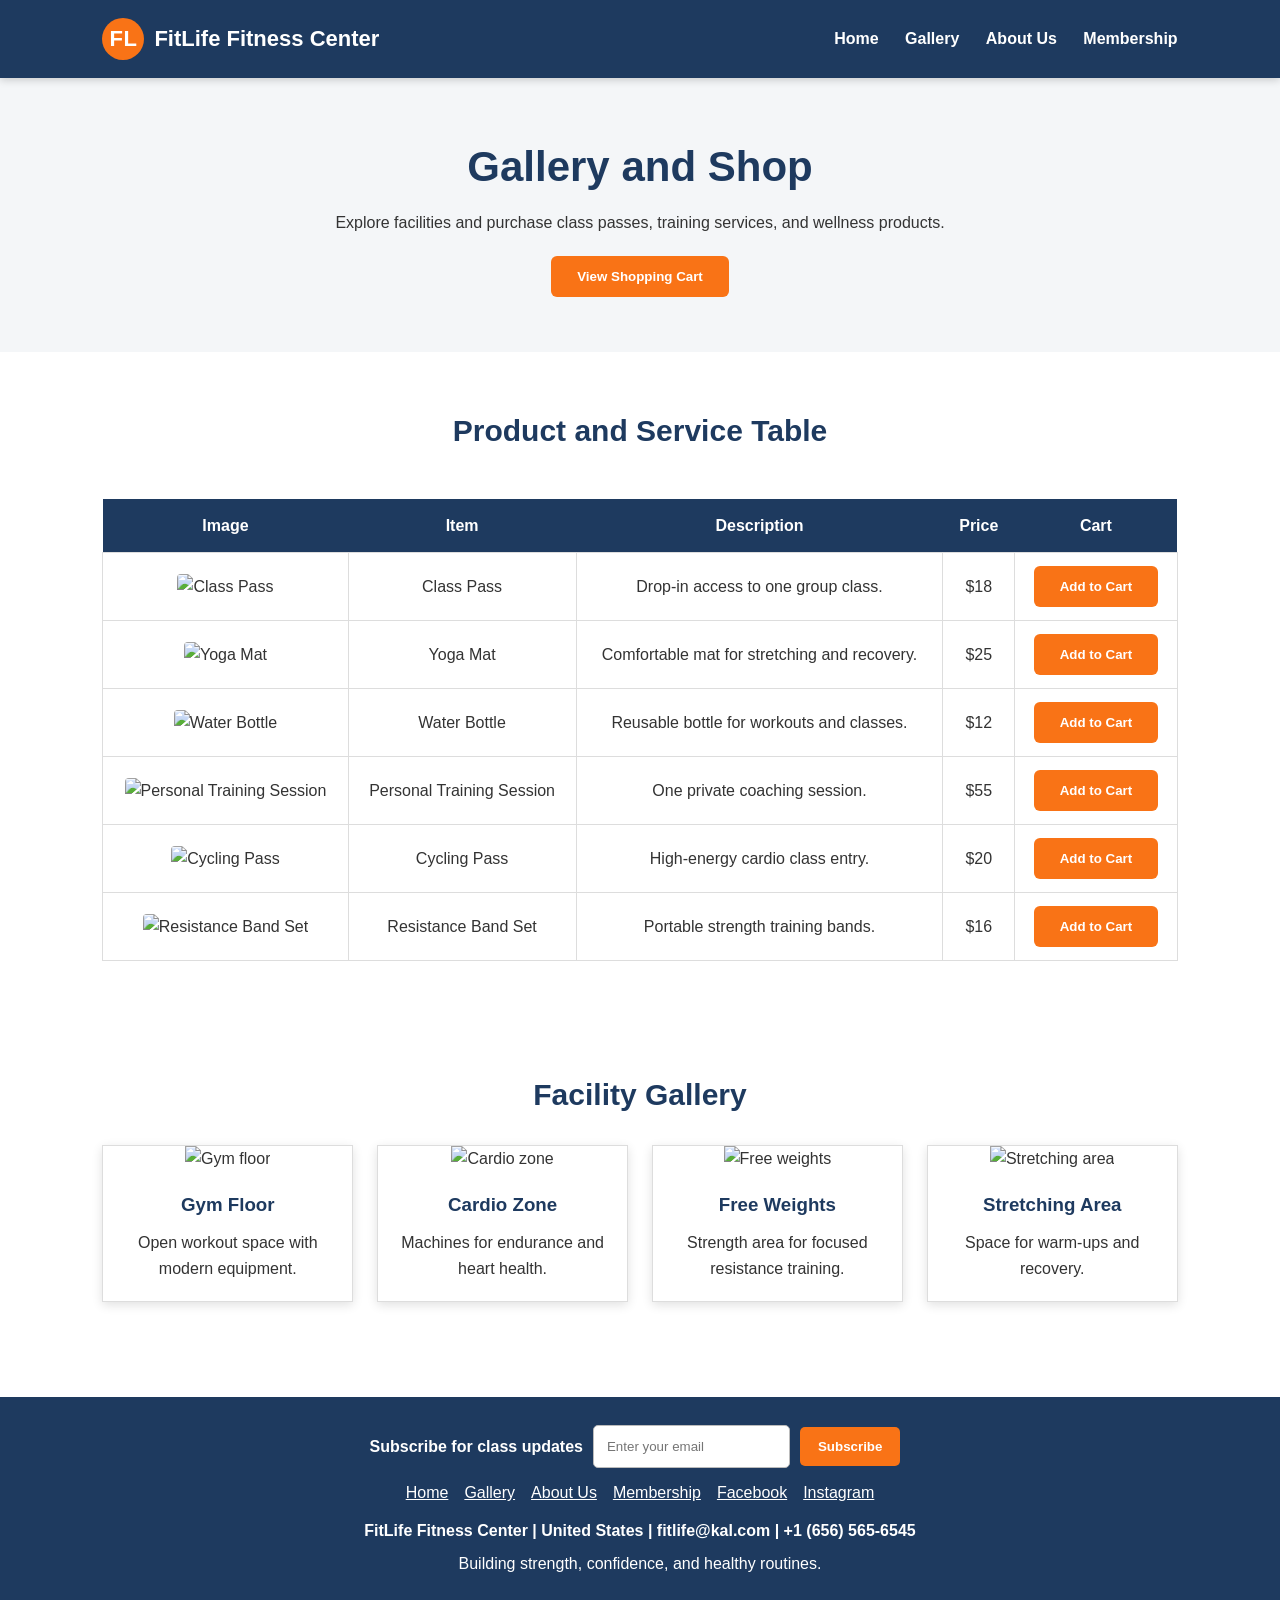
==== gallery.html @ 63ef70f5 "Add files via upload initial commit" ====
<!DOCTYPE html><html lang="en"><head><meta charset="UTF-8"><meta name="viewport" content="width=device-width, initial-scale=1.0"><title>FitLife Fitness Center | Gallery</title><link rel="stylesheet" href="styles.css"></head><body><header class="site-header">
  <a class="skip-link" href="#main">Skip to main content</a>
  <div class="brand"><span class="logo-mark">FL</span><span>FitLife Fitness Center</span></div>
  <button class="menu-toggle" aria-label="Toggle navigation" aria-expanded="false">Menu</button>
  <nav class="site-nav" aria-label="Main navigation">
    <a href="index.html">Home</a>
    <a href="gallery.html">Gallery</a>
    <a href="about.html">About Us</a>
    <a href="membership.html">Membership</a>
  </nav>
</header><main id="main">
<section class="page-hero"><h1>Gallery and Shop</h1><p>Explore facilities and purchase class passes, training services, and wellness products.</p><button id="viewCart" class="btn">View Shopping Cart</button></section>
<section><h2>Product and Service Table</h2><div class="table-wrap"><table class="shop-table"><thead><tr><th>Image</th><th>Item</th><th>Description</th><th>Price</th><th>Cart</th></tr></thead><tbody><tr><td><img class="table-img" src="images/group-training.svg" alt="Class Pass"></td><td>Class Pass</td><td>Drop-in access to one group class.</td><td>$18</td><td><button class="btn add-to-cart" data-name="Class Pass" data-price="18">Add to Cart</button></td></tr><tr><td><img class="table-img" src="images/yoga-class.svg" alt="Yoga Mat"></td><td>Yoga Mat</td><td>Comfortable mat for stretching and recovery.</td><td>$25</td><td><button class="btn add-to-cart" data-name="Yoga Mat" data-price="25">Add to Cart</button></td></tr><tr><td><img class="table-img" src="images/nutrition-corner.svg" alt="Water Bottle"></td><td>Water Bottle</td><td>Reusable bottle for workouts and classes.</td><td>$12</td><td><button class="btn add-to-cart" data-name="Water Bottle" data-price="12">Add to Cart</button></td></tr><tr><td><img class="table-img" src="images/personal-training.svg" alt="Personal Training Session"></td><td>Personal Training Session</td><td>One private coaching session.</td><td>$55</td><td><button class="btn add-to-cart" data-name="Personal Training Session" data-price="55">Add to Cart</button></td></tr><tr><td><img class="table-img" src="images/cycling-class.svg" alt="Cycling Pass"></td><td>Cycling Pass</td><td>High-energy cardio class entry.</td><td>$20</td><td><button class="btn add-to-cart" data-name="Cycling Pass" data-price="20">Add to Cart</button></td></tr><tr><td><img class="table-img" src="images/functional-training.svg" alt="Resistance Band Set"></td><td>Resistance Band Set</td><td>Portable strength training bands.</td><td>$16</td><td><button class="btn add-to-cart" data-name="Resistance Band Set" data-price="16">Add to Cart</button></td></tr></tbody></table></div></section>
<section><h2>Facility Gallery</h2><div class="gallery-grid"><div class="gallery-card"><img src="images/gym-floor.svg" alt="Gym floor"><h3>Gym Floor</h3><p>Open workout space with modern equipment.</p></div><div class="gallery-card"><img src="images/cardio-zone.svg" alt="Cardio zone"><h3>Cardio Zone</h3><p>Machines for endurance and heart health.</p></div><div class="gallery-card"><img src="images/free-weights.svg" alt="Free weights"><h3>Free Weights</h3><p>Strength area for focused resistance training.</p></div><div class="gallery-card"><img src="images/stretching-area.svg" alt="Stretching area"><h3>Stretching Area</h3><p>Space for warm-ups and recovery.</p></div></div></section>
<div id="cartModal" class="modal" role="dialog" aria-modal="true" aria-labelledby="cartTitle"><div class="modal-content"><button class="close-modal" aria-label="Close cart">&times;</button><h2 id="cartTitle">Shopping Cart</h2><ul id="cartItems"></ul><p id="cartTotal" class="cart-total"></p><button id="clearCart" class="reset-btn">Clear Cart</button><button id="processOrder" class="btn">Process Order</button><p id="cartMessage" aria-live="polite"></p></div></div>
</main><footer class="site-footer">
  <form id="subscribeForm" class="subscribe-form" aria-label="Newsletter subscription">
    <label for="subscribeEmail">Subscribe for class updates</label>
    <input id="subscribeEmail" type="email" placeholder="Enter your email" required>
    <button type="submit">Subscribe</button>
    <span id="subscribeMessage" class="form-message" aria-live="polite"></span>
  </form>
  <div class="footer-links">
    <a href="index.html">Home</a>
    <a href="gallery.html">Gallery</a>
    <a href="about.html">About Us</a>
    <a href="membership.html">Membership</a>
    <a href="#">Facebook</a>
    <a href="#">Instagram</a>
  </div>
  <p><strong>FitLife Fitness Center | United States | fitlife@kal.com | +1 (656) 565-6545</strong></p>
  <p>Building strength, confidence, and healthy routines.</p>
</footer>
<script src="script.js"></script></body></html>
---- styles.css ----
*{margin:0;padding:0;box-sizing:border-box}body{font-family:Arial,sans-serif;color:#333;line-height:1.6;background:#fff}.skip-link{position:absolute;left:-999px;top:auto;background:#fff;color:#1E3A5F;padding:8px;z-index:99}.skip-link:focus{left:10px;top:10px}.site-header{background:#1E3A5F;color:#fff;padding:18px 8%;display:flex;justify-content:space-between;align-items:center;position:sticky;top:0;z-index:10;box-shadow:0 2px 8px rgba(0,0,0,.18)}.brand{font-size:22px;font-weight:700;display:flex;align-items:center;gap:10px}.logo-mark{background:#F97316;color:#fff;border-radius:50%;width:42px;height:42px;display:inline-flex;align-items:center;justify-content:center;font-weight:800;letter-spacing:.5px}.site-nav a{color:#fff;text-decoration:none;margin-left:22px;font-weight:bold}.site-nav a:hover,.site-nav a:focus{color:#F97316}.menu-toggle{display:none;background:#F97316;color:#fff;border:none;border-radius:5px;padding:10px 15px;font-weight:bold}.hero{min-height:470px;background-size:cover;background-position:center;display:flex;align-items:center;justify-content:center;text-align:center;color:#fff}.small-hero{min-height:330px}.hero-content{max-width:850px;padding:30px}.hero h1{font-size:50px;line-height:1.1;margin-bottom:18px}.hero p{font-size:20px;margin-bottom:26px}.btn{display:inline-block;background:#F97316;color:#fff;text-decoration:none;padding:13px 26px;border-radius:6px;font-weight:bold;border:none;cursor:pointer}.btn:hover,.btn:focus{background:#d85f0d}section{padding:55px 8%}h2{color:#1E3A5F;text-align:center;margin-bottom:26px;font-size:30px}.card-container,.feature-grid,.testimonial-row,.pricing-container{display:flex;gap:25px}.card,.feature-grid article,.gallery-card,.pricing-card,blockquote{background:#fff;border:1px solid #ddd;text-align:center;box-shadow:0 3px 10px rgba(0,0,0,.12);overflow:hidden}.card,.pricing-card,blockquote{padding:24px}.card{flex:1}.card img,.feature-grid img,.gallery-card img{width:100%;height:190px;object-fit:cover;margin-bottom:18px}.card h3,.gallery-card h3,.pricing-card h3{color:#1E3A5F;margin-bottom:10px}.programs,.shaded,.membership-benefits,.page-hero{background:#F4F6F8}.feature-grid article{flex:1}.feature-grid article p{padding:0 18px 22px}.stats{background:#1E3A5F;color:white;display:flex;justify-content:space-around;text-align:center}.stats strong{display:block;color:#F97316;font-size:42px}.stats span{font-weight:bold}.testimonial-row blockquote{flex:1;border-left:6px solid #F97316;font-style:italic}.page-hero{text-align:center}.page-hero h1{color:#1E3A5F;font-size:42px;margin-bottom:10px}.page-hero .btn{margin-top:20px}.gallery-grid{display:grid;grid-template-columns:repeat(4,1fr);gap:24px}.gallery-card:hover{transform:translateY(-5px);transition:.3s}.gallery-card p{padding:0 16px 20px}.table-wrap{overflow-x:auto}.shop-table,.hours table,.comparison table{width:100%;border-collapse:collapse;margin-top:18px;background:#fff}.shop-table th,.hours th,.comparison th{background:#1E3A5F;color:#fff;padding:14px}.shop-table td,.hours td,.comparison td{border:1px solid #ddd;padding:13px;text-align:center}.table-img{width:90px;height:65px;object-fit:cover;border-radius:4px}.about-section{max-width:1100px;margin:auto;text-align:center}.about-section p{font-size:18px;margin-bottom:22px}.contact-info{text-align:center;background:#F4F6F8}.pricing-card{flex:1}.price{color:#F97316;font-size:30px;font-weight:bold;margin:12px 0}.pricing-card ul{list-style-position:inside;margin-bottom:24px}.featured-plan{border:3px solid #F97316}.registration-form{max-width:830px;margin:auto}.registration-form form{display:flex;flex-direction:column;gap:13px}.registration-form label{font-weight:bold;color:#1E3A5F}.registration-form input,.registration-form select,.registration-form textarea,.subscribe-form input{padding:13px;border:1px solid #bbb;border-radius:5px;font-family:Arial,sans-serif}.reset-btn{background:#777;color:white;padding:13px 26px;border:none;border-radius:6px;font-weight:bold;cursor:pointer}.reset-btn:hover{background:#555}.modal{display:none;position:fixed;z-index:100;left:0;top:0;width:100%;height:100%;background:rgba(0,0,0,.55);align-items:center;justify-content:center}.modal.show{display:flex}.modal-content{background:#fff;width:min(600px,90%);padding:28px;border-radius:8px;box-shadow:0 5px 20px rgba(0,0,0,.3);position:relative}.close-modal{position:absolute;right:15px;top:10px;border:none;background:transparent;font-size:28px;cursor:pointer}.cart-total{font-weight:bold;margin:18px 0;color:#1E3A5F}.form-message{font-weight:bold;color:#1E3A5F}.site-footer{background:#1E3A5F;color:white;text-align:center;padding:28px 8%;margin-top:40px}.site-footer p{margin:8px 0}.subscribe-form{display:flex;gap:10px;align-items:center;justify-content:center;flex-wrap:wrap;margin-bottom:12px}.subscribe-form label{font-weight:bold}.subscribe-form button{background:#F97316;color:#fff;border:none;border-radius:5px;padding:12px 18px;font-weight:bold}.footer-links{display:flex;gap:16px;justify-content:center;flex-wrap:wrap;margin:12px 0}.footer-links a{color:#fff}.footer-links a:focus,.footer-links a:hover{color:#F97316}@media screen and (max-width:900px){.site-header{flex-wrap:wrap}.menu-toggle{display:block}.site-nav{display:none;width:100%;margin-top:12px}.site-nav.open{display:block}.site-nav a{display:block;margin:10px 0}.hero h1{font-size:34px}.card-container,.feature-grid,.testimonial-row,.pricing-container,.stats{flex-direction:column}.gallery-grid{grid-template-columns:1fr}section{padding:40px 5%}}
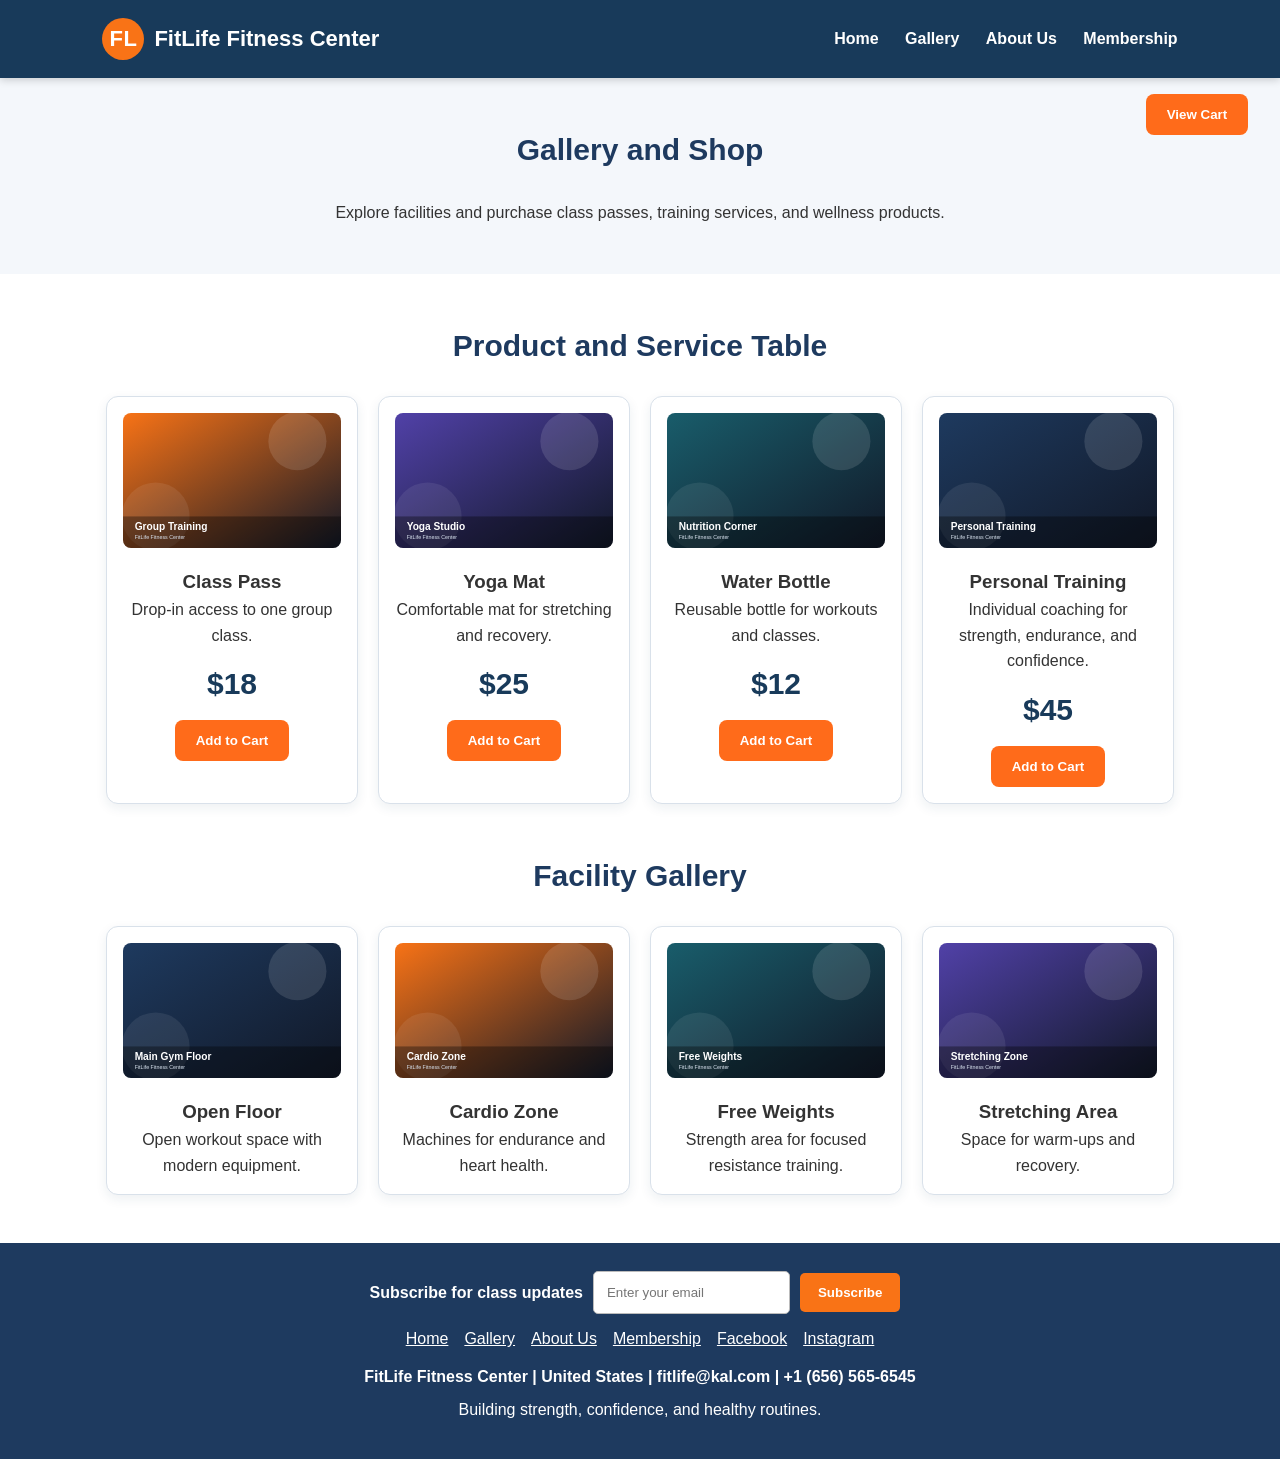
==== commit 3b7771bc: "fix menu isuue" ====
--- a/gallery.html
+++ b/gallery.html
@@ -1,4 +1,8 @@
-<!DOCTYPE html><html lang="en"><head><meta charset="UTF-8"><meta name="viewport" content="width=device-width, initial-scale=1.0"><title>FitLife Fitness Center | Gallery</title><link rel="stylesheet" href="styles.css"></head><body><header class="site-header">
+<!DOCTYPE html>
+<html lang="en">
+<head><meta charset="UTF-8"><meta name="viewport" content="width=device-width, initial-scale=1.0"><title>FitLife Fitness Center | Gallery</title><link rel="stylesheet" href="styles.css"></head>
+<body>
+<header class="site-header">
   <a class="skip-link" href="#main">Skip to main content</a>
   <div class="brand"><span class="logo-mark">FL</span><span>FitLife Fitness Center</span></div>
   <button class="menu-toggle" aria-label="Toggle navigation" aria-expanded="false">Menu</button>
@@ -8,12 +12,43 @@
     <a href="about.html">About Us</a>
     <a href="membership.html">Membership</a>
   </nav>
-</header><main id="main">
-<section class="page-hero"><h1>Gallery and Shop</h1><p>Explore facilities and purchase class passes, training services, and wellness products.</p><button id="viewCart" class="btn">View Shopping Cart</button></section>
-<section><h2>Product and Service Table</h2><div class="table-wrap"><table class="shop-table"><thead><tr><th>Image</th><th>Item</th><th>Description</th><th>Price</th><th>Cart</th></tr></thead><tbody><tr><td><img class="table-img" src="images/group-training.svg" alt="Class Pass"></td><td>Class Pass</td><td>Drop-in access to one group class.</td><td>$18</td><td><button class="btn add-to-cart" data-name="Class Pass" data-price="18">Add to Cart</button></td></tr><tr><td><img class="table-img" src="images/yoga-class.svg" alt="Yoga Mat"></td><td>Yoga Mat</td><td>Comfortable mat for stretching and recovery.</td><td>$25</td><td><button class="btn add-to-cart" data-name="Yoga Mat" data-price="25">Add to Cart</button></td></tr><tr><td><img class="table-img" src="images/nutrition-corner.svg" alt="Water Bottle"></td><td>Water Bottle</td><td>Reusable bottle for workouts and classes.</td><td>$12</td><td><button class="btn add-to-cart" data-name="Water Bottle" data-price="12">Add to Cart</button></td></tr><tr><td><img class="table-img" src="images/personal-training.svg" alt="Personal Training Session"></td><td>Personal Training Session</td><td>One private coaching session.</td><td>$55</td><td><button class="btn add-to-cart" data-name="Personal Training Session" data-price="55">Add to Cart</button></td></tr><tr><td><img class="table-img" src="images/cycling-class.svg" alt="Cycling Pass"></td><td>Cycling Pass</td><td>High-energy cardio class entry.</td><td>$20</td><td><button class="btn add-to-cart" data-name="Cycling Pass" data-price="20">Add to Cart</button></td></tr><tr><td><img class="table-img" src="images/functional-training.svg" alt="Resistance Band Set"></td><td>Resistance Band Set</td><td>Portable strength training bands.</td><td>$16</td><td><button class="btn add-to-cart" data-name="Resistance Band Set" data-price="16">Add to Cart</button></td></tr></tbody></table></div></section>
-<section><h2>Facility Gallery</h2><div class="gallery-grid"><div class="gallery-card"><img src="images/gym-floor.svg" alt="Gym floor"><h3>Gym Floor</h3><p>Open workout space with modern equipment.</p></div><div class="gallery-card"><img src="images/cardio-zone.svg" alt="Cardio zone"><h3>Cardio Zone</h3><p>Machines for endurance and heart health.</p></div><div class="gallery-card"><img src="images/free-weights.svg" alt="Free weights"><h3>Free Weights</h3><p>Strength area for focused resistance training.</p></div><div class="gallery-card"><img src="images/stretching-area.svg" alt="Stretching area"><h3>Stretching Area</h3><p>Space for warm-ups and recovery.</p></div></div></section>
-<div id="cartModal" class="modal" role="dialog" aria-modal="true" aria-labelledby="cartTitle"><div class="modal-content"><button class="close-modal" aria-label="Close cart">&times;</button><h2 id="cartTitle">Shopping Cart</h2><ul id="cartItems"></ul><p id="cartTotal" class="cart-total"></p><button id="clearCart" class="reset-btn">Clear Cart</button><button id="processOrder" class="btn">Process Order</button><p id="cartMessage" aria-live="polite"></p></div></div>
-</main><footer class="site-footer">
+</header>
+<main id="main">
+  <section class="gallery-hero">
+    <div class="cart-top"><button id="viewCartBtn" class="primary-btn view-cart-btn" type="button">View Cart</button></div>
+    <h2>Gallery and Shop</h2>
+    <p>Explore facilities and purchase class passes, training services, and wellness products.</p>
+  </section>
+  <section class="product-section" aria-labelledby="product-table-title">
+    <h2 id="product-table-title">Product and Service Table</h2>
+    <div class="product-grid">
+      <article class="product-card"><img src="images/group-training.svg" alt="Group training class pass"><h3>Class Pass</h3><p>Drop-in access to one group class.</p><p class="price">$18</p><button class="add-to-cart" type="button" data-name="Class Pass" data-price="18">Add to Cart</button></article>
+      <article class="product-card"><img src="images/yoga-class.svg" alt="Yoga mat and studio space"><h3>Yoga Mat</h3><p>Comfortable mat for stretching and recovery.</p><p class="price">$25</p><button class="add-to-cart" type="button" data-name="Yoga Mat" data-price="25">Add to Cart</button></article>
+      <article class="product-card"><img src="images/nutrition-corner.svg" alt="Reusable fitness water bottle"><h3>Water Bottle</h3><p>Reusable bottle for workouts and classes.</p><p class="price">$12</p><button class="add-to-cart" type="button" data-name="Water Bottle" data-price="12">Add to Cart</button></article>
+      <article class="product-card"><img src="images/personal-training.svg" alt="Personal training service"><h3>Personal Training</h3><p>Individual coaching for strength, endurance, and confidence.</p><p class="price">$45</p><button class="add-to-cart" type="button" data-name="Personal Training" data-price="45">Add to Cart</button></article>
+    </div>
+  </section>
+  <section class="facility-section" aria-labelledby="facility-title">
+    <h2 id="facility-title">Facility Gallery</h2>
+    <div class="facility-grid">
+      <article><img src="images/gym-floor.svg" alt="Main gym floor"><h3>Open Floor</h3><p>Open workout space with modern equipment.</p></article>
+      <article><img src="images/cardio-zone.svg" alt="Cardio zone"><h3>Cardio Zone</h3><p>Machines for endurance and heart health.</p></article>
+      <article><img src="images/free-weights.svg" alt="Free weights area"><h3>Free Weights</h3><p>Strength area for focused resistance training.</p></article>
+      <article><img src="images/stretching-area.svg" alt="Stretching zone"><h3>Stretching Area</h3><p>Space for warm-ups and recovery.</p></article>
+    </div>
+  </section>
+  <div id="cartModal" class="cart-modal" role="dialog" aria-modal="true" aria-labelledby="cartModalTitle" hidden>
+    <div class="cart-modal-content">
+      <button id="closeCartBtn" class="close-cart" type="button" aria-label="Close shopping cart">&times;</button>
+      <h2 id="cartModalTitle">View Cart</h2>
+      <p>The currently added items are listed below.</p>
+      <ul id="cartItems"></ul>
+      <p id="cartTotal">Total: $0.00</p>
+      <div class="cart-actions"><button id="clearCartBtn" type="button">Clear Cart</button><button id="processOrderBtn" type="button">Process Order</button></div>
+    </div>
+  </div>
+</main>
+<footer class="site-footer">
   <form id="subscribeForm" class="subscribe-form" aria-label="Newsletter subscription">
     <label for="subscribeEmail">Subscribe for class updates</label>
     <input id="subscribeEmail" type="email" placeholder="Enter your email" required>
@@ -31,4 +66,6 @@
   <p><strong>FitLife Fitness Center | United States | fitlife@kal.com | +1 (656) 565-6545</strong></p>
   <p>Building strength, confidence, and healthy routines.</p>
 </footer>
-<script src="script.js"></script></body></html>+<script src="script.js"></script>
+</body>
+</html>
--- a/styles.css
+++ b/styles.css
@@ -1,2 +1,170 @@
 
 *{margin:0;padding:0;box-sizing:border-box}body{font-family:Arial,sans-serif;color:#333;line-height:1.6;background:#fff}.skip-link{position:absolute;left:-999px;top:auto;background:#fff;color:#1E3A5F;padding:8px;z-index:99}.skip-link:focus{left:10px;top:10px}.site-header{background:#1E3A5F;color:#fff;padding:18px 8%;display:flex;justify-content:space-between;align-items:center;position:sticky;top:0;z-index:10;box-shadow:0 2px 8px rgba(0,0,0,.18)}.brand{font-size:22px;font-weight:700;display:flex;align-items:center;gap:10px}.logo-mark{background:#F97316;color:#fff;border-radius:50%;width:42px;height:42px;display:inline-flex;align-items:center;justify-content:center;font-weight:800;letter-spacing:.5px}.site-nav a{color:#fff;text-decoration:none;margin-left:22px;font-weight:bold}.site-nav a:hover,.site-nav a:focus{color:#F97316}.menu-toggle{display:none;background:#F97316;color:#fff;border:none;border-radius:5px;padding:10px 15px;font-weight:bold}.hero{min-height:470px;background-size:cover;background-position:center;display:flex;align-items:center;justify-content:center;text-align:center;color:#fff}.small-hero{min-height:330px}.hero-content{max-width:850px;padding:30px}.hero h1{font-size:50px;line-height:1.1;margin-bottom:18px}.hero p{font-size:20px;margin-bottom:26px}.btn{display:inline-block;background:#F97316;color:#fff;text-decoration:none;padding:13px 26px;border-radius:6px;font-weight:bold;border:none;cursor:pointer}.btn:hover,.btn:focus{background:#d85f0d}section{padding:55px 8%}h2{color:#1E3A5F;text-align:center;margin-bottom:26px;font-size:30px}.card-container,.feature-grid,.testimonial-row,.pricing-container{display:flex;gap:25px}.card,.feature-grid article,.gallery-card,.pricing-card,blockquote{background:#fff;border:1px solid #ddd;text-align:center;box-shadow:0 3px 10px rgba(0,0,0,.12);overflow:hidden}.card,.pricing-card,blockquote{padding:24px}.card{flex:1}.card img,.feature-grid img,.gallery-card img{width:100%;height:190px;object-fit:cover;margin-bottom:18px}.card h3,.gallery-card h3,.pricing-card h3{color:#1E3A5F;margin-bottom:10px}.programs,.shaded,.membership-benefits,.page-hero{background:#F4F6F8}.feature-grid article{flex:1}.feature-grid article p{padding:0 18px 22px}.stats{background:#1E3A5F;color:white;display:flex;justify-content:space-around;text-align:center}.stats strong{display:block;color:#F97316;font-size:42px}.stats span{font-weight:bold}.testimonial-row blockquote{flex:1;border-left:6px solid #F97316;font-style:italic}.page-hero{text-align:center}.page-hero h1{color:#1E3A5F;font-size:42px;margin-bottom:10px}.page-hero .btn{margin-top:20px}.gallery-grid{display:grid;grid-template-columns:repeat(4,1fr);gap:24px}.gallery-card:hover{transform:translateY(-5px);transition:.3s}.gallery-card p{padding:0 16px 20px}.table-wrap{overflow-x:auto}.shop-table,.hours table,.comparison table{width:100%;border-collapse:collapse;margin-top:18px;background:#fff}.shop-table th,.hours th,.comparison th{background:#1E3A5F;color:#fff;padding:14px}.shop-table td,.hours td,.comparison td{border:1px solid #ddd;padding:13px;text-align:center}.table-img{width:90px;height:65px;object-fit:cover;border-radius:4px}.about-section{max-width:1100px;margin:auto;text-align:center}.about-section p{font-size:18px;margin-bottom:22px}.contact-info{text-align:center;background:#F4F6F8}.pricing-card{flex:1}.price{color:#F97316;font-size:30px;font-weight:bold;margin:12px 0}.pricing-card ul{list-style-position:inside;margin-bottom:24px}.featured-plan{border:3px solid #F97316}.registration-form{max-width:830px;margin:auto}.registration-form form{display:flex;flex-direction:column;gap:13px}.registration-form label{font-weight:bold;color:#1E3A5F}.registration-form input,.registration-form select,.registration-form textarea,.subscribe-form input{padding:13px;border:1px solid #bbb;border-radius:5px;font-family:Arial,sans-serif}.reset-btn{background:#777;color:white;padding:13px 26px;border:none;border-radius:6px;font-weight:bold;cursor:pointer}.reset-btn:hover{background:#555}.modal{display:none;position:fixed;z-index:100;left:0;top:0;width:100%;height:100%;background:rgba(0,0,0,.55);align-items:center;justify-content:center}.modal.show{display:flex}.modal-content{background:#fff;width:min(600px,90%);padding:28px;border-radius:8px;box-shadow:0 5px 20px rgba(0,0,0,.3);position:relative}.close-modal{position:absolute;right:15px;top:10px;border:none;background:transparent;font-size:28px;cursor:pointer}.cart-total{font-weight:bold;margin:18px 0;color:#1E3A5F}.form-message{font-weight:bold;color:#1E3A5F}.site-footer{background:#1E3A5F;color:white;text-align:center;padding:28px 8%;margin-top:40px}.site-footer p{margin:8px 0}.subscribe-form{display:flex;gap:10px;align-items:center;justify-content:center;flex-wrap:wrap;margin-bottom:12px}.subscribe-form label{font-weight:bold}.subscribe-form button{background:#F97316;color:#fff;border:none;border-radius:5px;padding:12px 18px;font-weight:bold}.footer-links{display:flex;gap:16px;justify-content:center;flex-wrap:wrap;margin:12px 0}.footer-links a{color:#fff}.footer-links a:focus,.footer-links a:hover{color:#F97316}@media screen and (max-width:900px){.site-header{flex-wrap:wrap}.menu-toggle{display:block}.site-nav{display:none;width:100%;margin-top:12px}.site-nav.open{display:block}.site-nav a{display:block;margin:10px 0}.hero h1{font-size:34px}.card-container,.feature-grid,.testimonial-row,.pricing-container,.stats{flex-direction:column}.gallery-grid{grid-template-columns:1fr}section{padding:40px 5%}}
+
+/* Task 3.2 Web Storage note:
+   The cart modal uses the original .modal and .modal.show rules above.
+   This prevents the X close button from being overridden by duplicate modal styles.
+*/
+
+
+/* Task 3.2 Web Storage styles */
+.cart-controls {
+  display: flex;
+  justify-content: flex-end;
+  max-width: 1100px;
+  margin: 1rem auto;
+  padding: 0 1rem;
+}
+
+.primary-btn,
+.add-to-cart,
+#clearCartBtn,
+#processOrderBtn,
+.task32-storage-section button {
+  cursor: pointer;
+}
+
+.cart-modal[hidden] {
+  display: none !important;
+}
+
+.cart-modal {
+  position: fixed;
+  inset: 0;
+  z-index: 1000;
+  display: grid;
+  place-items: center;
+  padding: 1rem;
+  background: rgba(0, 0, 0, 0.55);
+}
+
+.cart-modal-content {
+  width: min(560px, 94vw);
+  max-height: 85vh;
+  overflow: auto;
+  padding: 1.5rem;
+  border-radius: 14px;
+  background: #ffffff;
+  color: #183a5a;
+  box-shadow: 0 12px 35px rgba(0, 0, 0, 0.28);
+}
+
+.close-cart {
+  float: right;
+  border: 0;
+  background: transparent;
+  color: #183a5a;
+  font-size: 2rem;
+  line-height: 1;
+  cursor: pointer;
+}
+
+.cart-items {
+  margin: 1rem 0;
+  padding-left: 1.25rem;
+}
+
+.cart-total {
+  font-weight: 700;
+}
+
+.cart-actions {
+  display: flex;
+  flex-wrap: wrap;
+  gap: 0.75rem;
+}
+
+.task32-storage-section {
+  max-width: 1000px;
+  margin: 2rem auto;
+  padding: 1.5rem;
+  background: #f4f7fb;
+  border: 1px solid #d7e0ea;
+  border-radius: 12px;
+}
+
+.task32-storage-section form {
+  display: grid;
+  gap: 0.75rem;
+}
+
+.task32-storage-section input,
+.task32-storage-section select,
+.task32-storage-section textarea {
+  width: 100%;
+  padding: 0.7rem;
+  border: 1px solid #8ea0b4;
+  border-radius: 8px;
+}
+
+.cart-controls{text-align:right;margin:10px}
+.cart-modal[hidden]{display:none!important}
+.cart-modal{position:fixed;inset:0;background:rgba(0,0,0,.5);display:grid;place-items:center}
+.cart-modal-content{background:#fff;padding:20px}
+
+/* Fixed Task 3.2 cart modal */
+.cart-modal[hidden] { display: none !important; }
+.cart-modal {
+  position: fixed;
+  inset: 0;
+  background: rgba(0,0,0,.55);
+  display: grid;
+  place-items: center;
+  z-index: 9999;
+}
+.cart-modal-content {
+  background: white;
+  color: #183a5a;
+  width: min(520px, 94vw);
+  padding: 24px;
+  border-radius: 12px;
+  box-shadow: 0 12px 35px rgba(0,0,0,.3);
+}
+.close-cart {
+  float: right;
+  border: 0;
+  background: transparent;
+  font-size: 2rem;
+  cursor: pointer;
+}
+
+/* Final application polish for Touchstone 3 */
+.site-header, header { background: #183a5a; color: #fff; }
+.gallery-hero { position: relative; text-align: center; padding: 3rem 1rem; background: #f4f7fb; }
+.cart-top { position: absolute; top: 1rem; right: 2rem; }
+.view-cart-btn, .primary-btn, .add-to-cart, #clearCartBtn, #processOrderBtn, .task32-storage-section button {
+  background: #ff6b1a; color: #ffffff; border: 0; border-radius: 8px; padding: 0.8rem 1.3rem; font-weight: 700; cursor: pointer;
+}
+.product-section, .facility-section { max-width: 1100px; margin: 3rem auto; padding: 0 1rem; text-align: center; }
+.product-grid, .facility-grid { display: grid; grid-template-columns: repeat(auto-fit, minmax(220px, 1fr)); gap: 1.25rem; }
+.product-card, .facility-grid article { border: 1px solid #d9e1ea; border-radius: 12px; padding: 1rem; background: #ffffff; box-shadow: 0 4px 12px rgba(24, 58, 90, 0.08); }
+.product-card img, .facility-grid img { width: 100%; height: 135px; object-fit: cover; border-radius: 8px; margin-bottom: 0.75rem; }
+.price { font-weight: 700; color: #183a5a; }
+.cart-modal[hidden] { display: none !important; }
+.cart-modal { position: fixed; inset: 0; z-index: 9999; display: grid; place-items: center; padding: 1rem; background: rgba(0, 0, 0, 0.58); }
+.cart-modal-content { width: min(540px, 94vw); max-height: 85vh; overflow: auto; background: #ffffff; color: #183a5a; padding: 1.5rem; border-radius: 14px; box-shadow: 0 12px 35px rgba(0, 0, 0, 0.28); }
+.close-cart { float: right; border: 0; background: transparent; color: #183a5a; font-size: 2rem; line-height: 1; cursor: pointer; }
+.cart-actions { display: flex; flex-wrap: wrap; gap: 0.75rem; }
+.task32-storage-section { max-width: 900px; margin: 2rem auto; padding: 1.5rem; background: #f4f7fb; border-radius: 12px; }
+.task32-storage-section form { display: grid; gap: 0.75rem; }
+.task32-storage-section input, .task32-storage-section select, .task32-storage-section textarea { width: 100%; padding: 0.75rem; border: 1px solid #8ea0b4; border-radius: 8px; }
+@media (max-width: 700px) { .cart-top { position: static; margin-bottom: 1rem; } }
+
+/* Final Task 3.2 application polish */
+.gallery-hero { position: relative; text-align: center; padding: 3rem 1rem; background: #f4f7fb; }
+.cart-top { position: absolute; top: 1rem; right: 2rem; }
+.view-cart-btn, .primary-btn, .add-to-cart, #clearCartBtn, #processOrderBtn, .task32-storage-section button { background: #ff6b1a; color: #ffffff; border: 0; border-radius: 8px; padding: 0.8rem 1.3rem; font-weight: 700; cursor: pointer; }
+.product-section, .facility-section { max-width: 1100px; margin: 3rem auto; padding: 0 1rem; text-align: center; }
+.product-grid, .facility-grid { display: grid; grid-template-columns: repeat(auto-fit, minmax(220px, 1fr)); gap: 1.25rem; }
+.product-card, .facility-grid article { border: 1px solid #d9e1ea; border-radius: 12px; padding: 1rem; background: #ffffff; box-shadow: 0 4px 12px rgba(24, 58, 90, 0.08); }
+.product-card img, .facility-grid img { width: 100%; height: 135px; object-fit: cover; border-radius: 8px; margin-bottom: 0.75rem; }
+.price { font-weight: 700; color: #183a5a; }
+.cart-modal[hidden] { display: none !important; }
+.cart-modal { position: fixed; inset: 0; z-index: 9999; display: grid; place-items: center; padding: 1rem; background: rgba(0, 0, 0, 0.58); }
+.cart-modal-content { width: min(540px, 94vw); max-height: 85vh; overflow: auto; background: #ffffff; color: #183a5a; padding: 1.5rem; border-radius: 14px; box-shadow: 0 12px 35px rgba(0, 0, 0, 0.28); }
+.close-cart { float: right; border: 0; background: transparent; color: #183a5a; font-size: 2rem; line-height: 1; cursor: pointer; }
+.cart-actions { display: flex; flex-wrap: wrap; gap: 0.75rem; }
+.task32-storage-section { max-width: 900px; margin: 2rem auto; padding: 1.5rem; background: #f4f7fb; border-radius: 12px; }
+.task32-storage-section form { display: grid; gap: 0.75rem; }
+.task32-storage-section input, .task32-storage-section select, .task32-storage-section textarea { width: 100%; padding: 0.75rem; border: 1px solid #8ea0b4; border-radius: 8px; }
+@media (max-width: 700px) { .cart-top { position: static; margin-bottom: 1rem; } }
